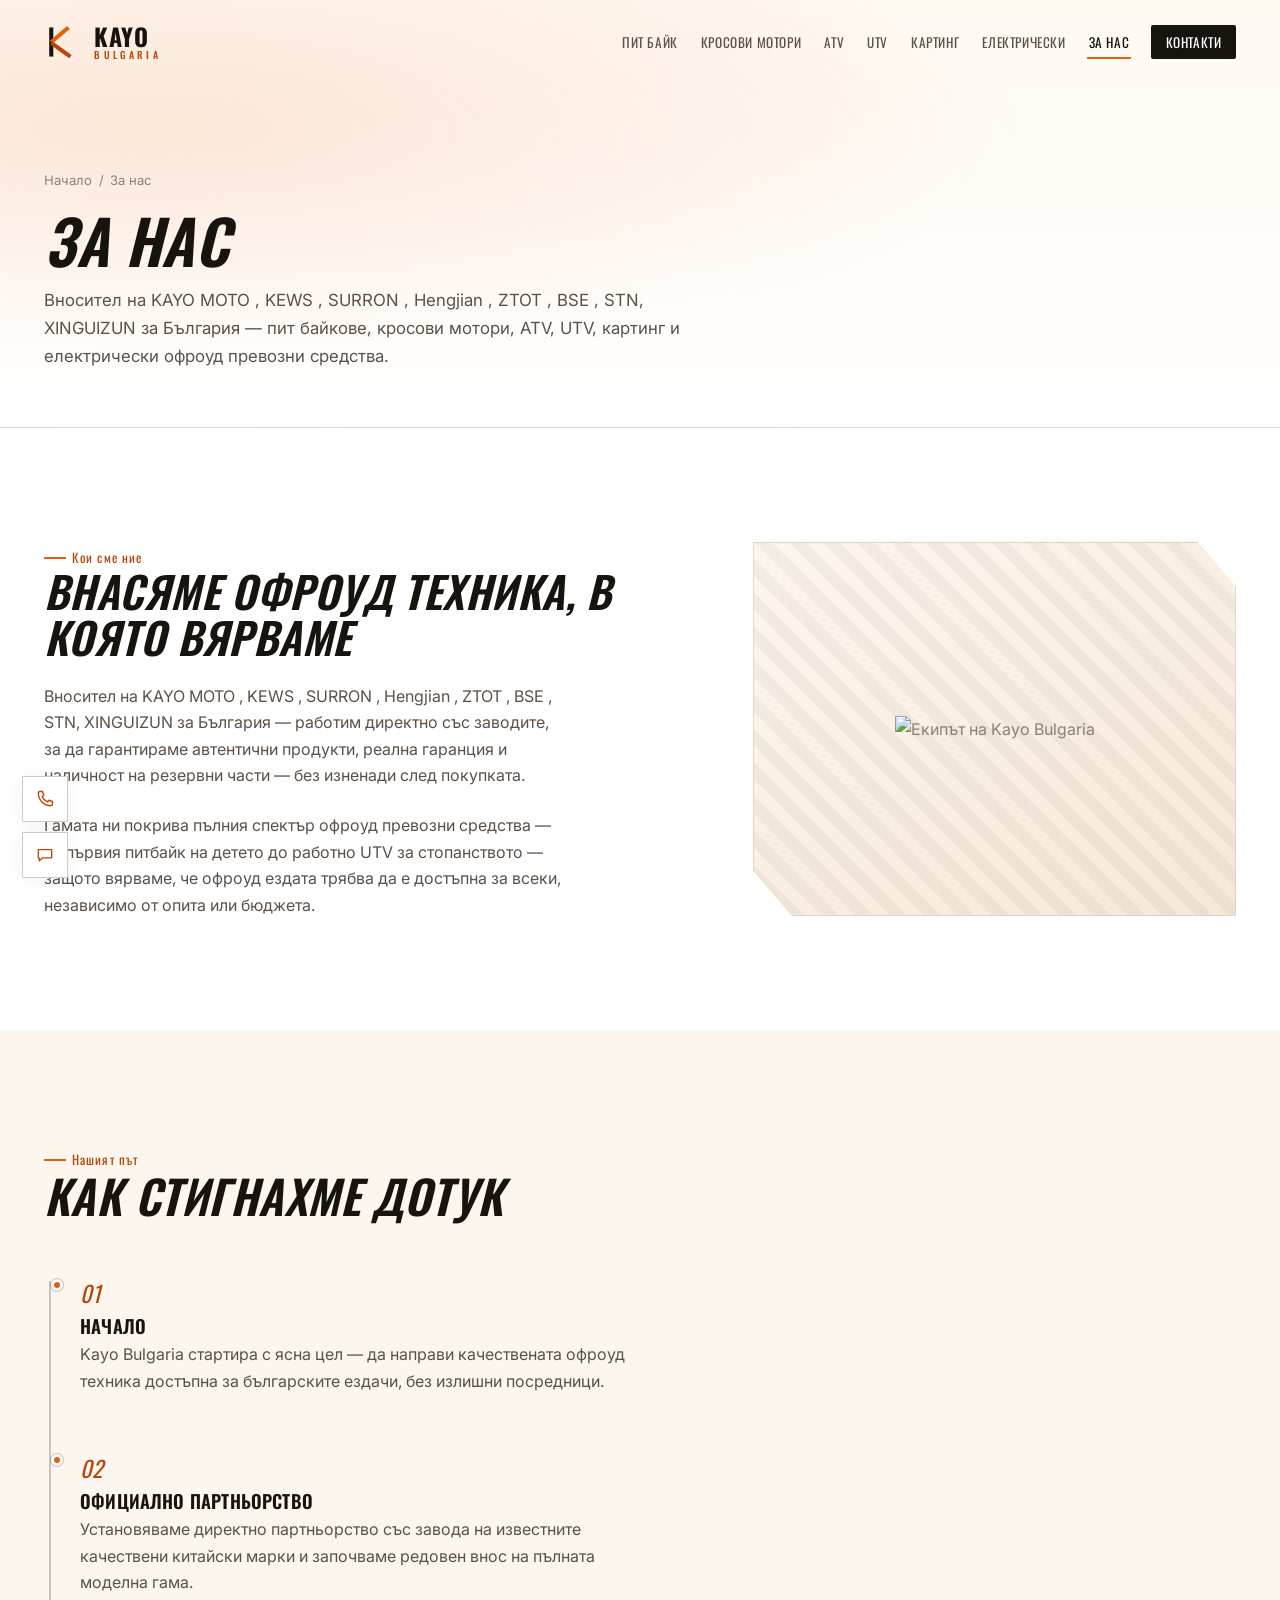
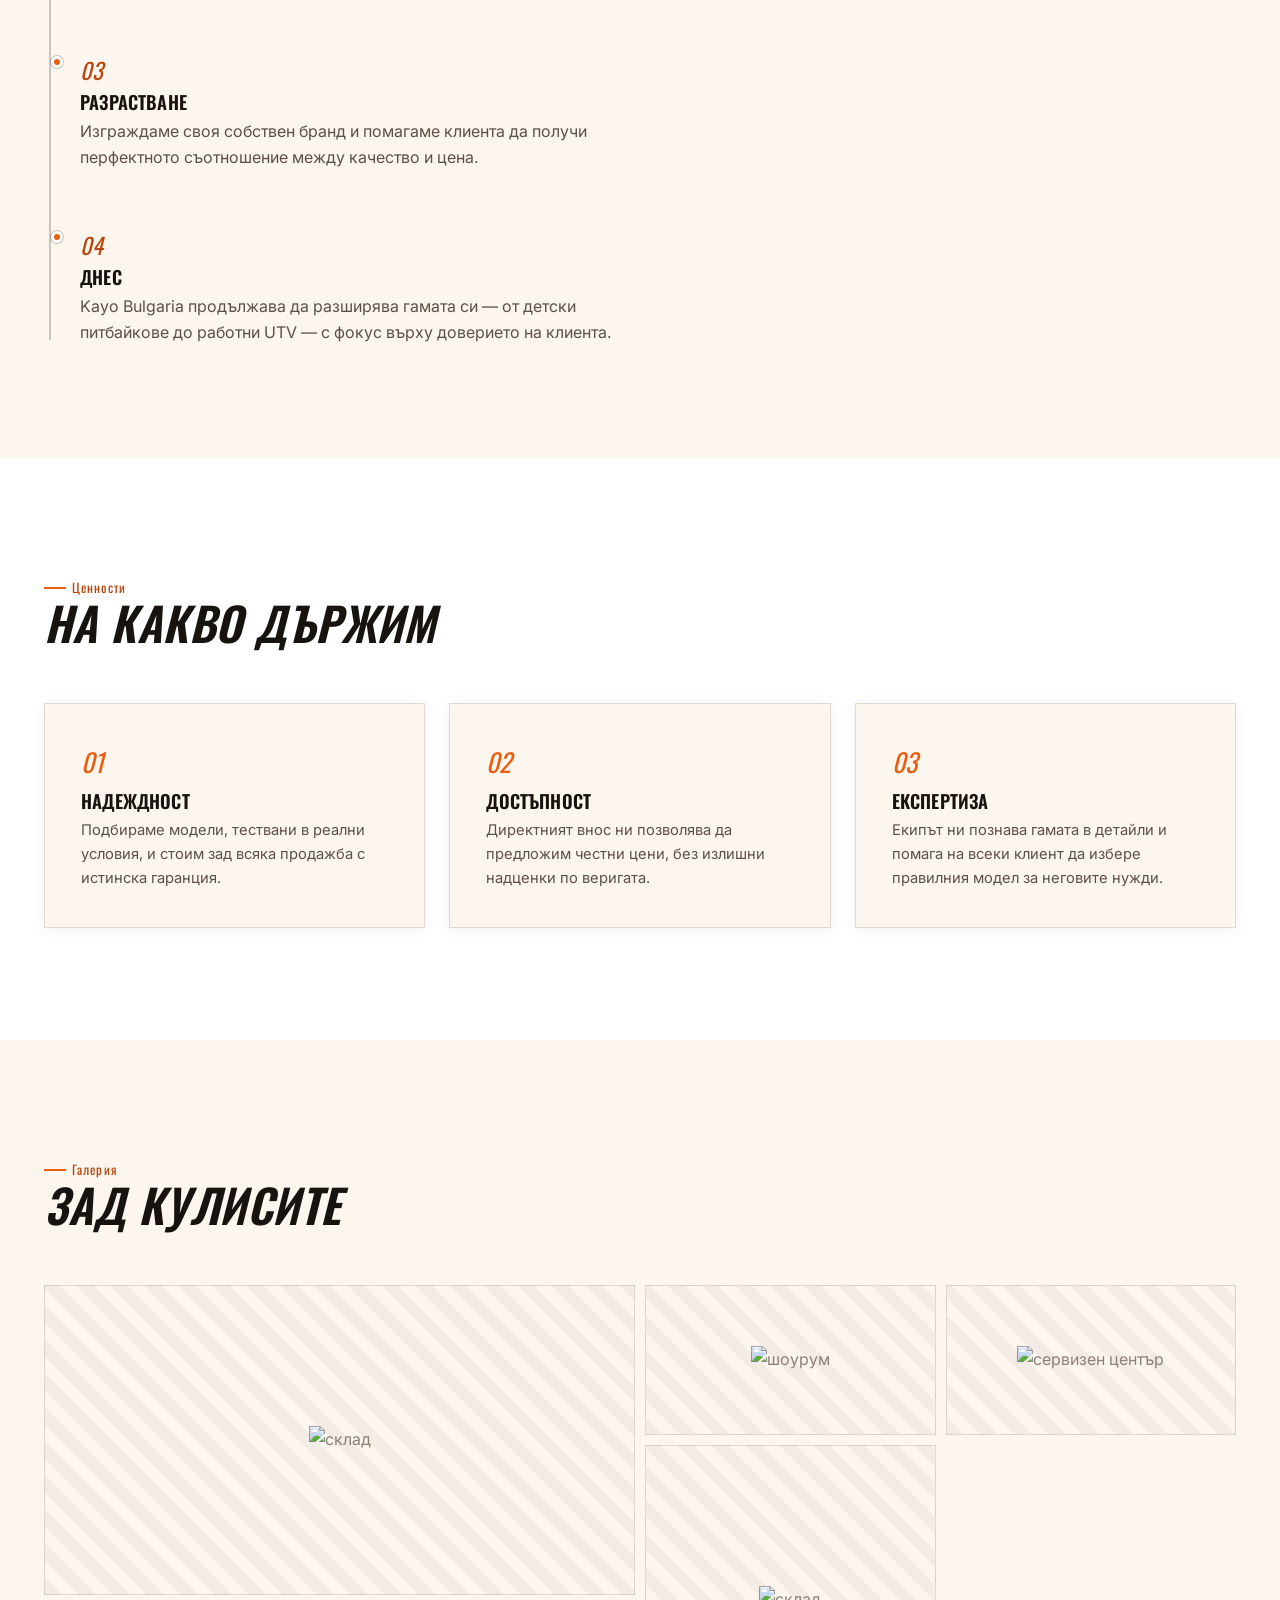
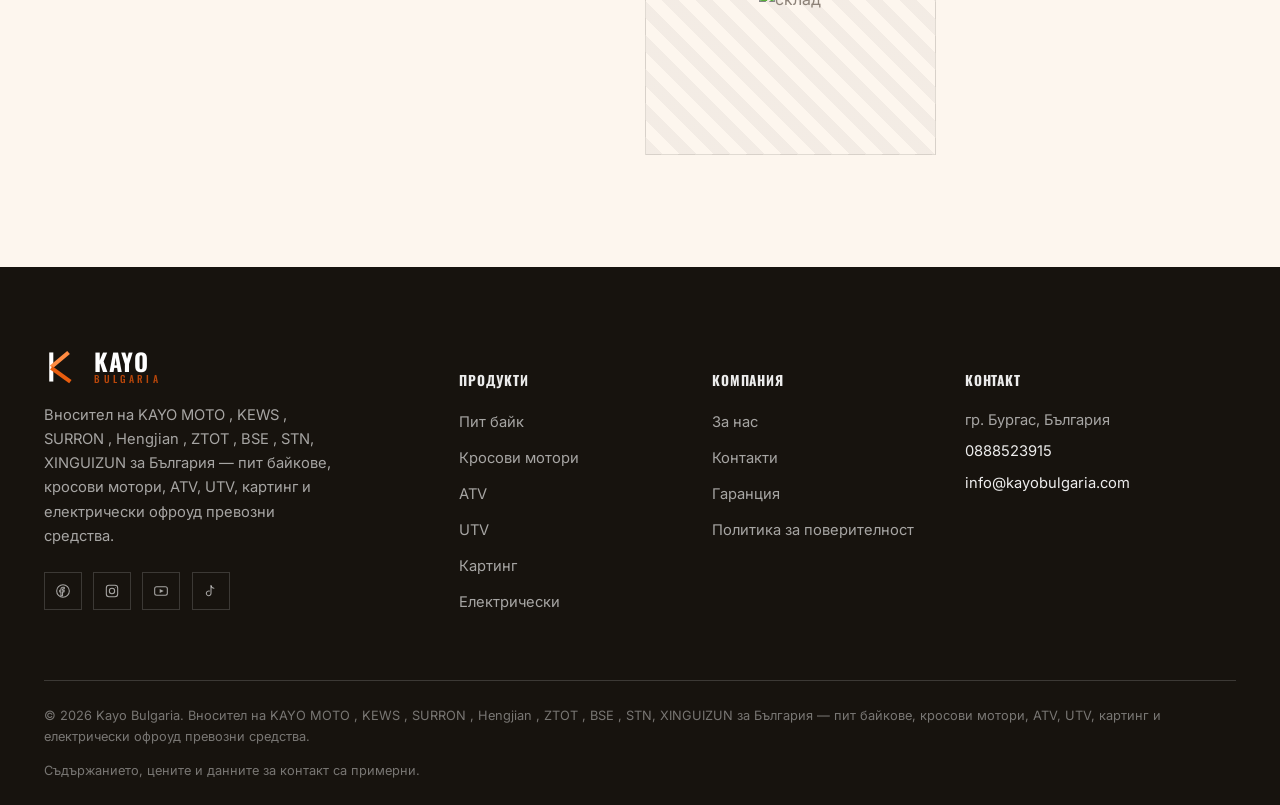
==== about.html @ 2d1d6207 "Add files via upload" ====
<!DOCTYPE html>
<html lang="bg">
<head>
<meta charset="UTF-8">
<meta name="viewport" content="width=device-width, initial-scale=1.0">
<title>За нас — Kayo Bulgaria</title>
<meta name="description" content="Вносител на KAYO MOTO , KEWS , SURRON , Hengjian , ZTOT , BSE , STN, XINGUIZUN за България — пит байкове, кросови мотори, ATV, UTV, картинг и електрически офроуд превозни средства.">
<link rel="icon" href="data:image/svg+xml,%3Csvg xmlns='http://www.w3.org/2000/svg' viewBox='0 0 100 100'%3E%3Crect width='100' height='100' fill='%2317140f'/%3E%3Ctext x='50' y='70' font-size='58' font-family='Arial' font-weight='700' fill='%23e85d2a' text-anchor='middle'%3EK%3C/text%3E%3C/svg%3E">
<link rel="preconnect" href="https://fonts.googleapis.com">
<link rel="stylesheet" href="css/style.css">
</head>
<body data-page="about">
  <header class="site-header" id="siteHeader">
    <div class="header-inner">
      <a href=\"index\" class="logo" aria-label="Kayo Bulgaria — начало">
        <svg class="logo-mark" viewBox="0 0 44 44" xmlns="http://www.w3.org/2000/svg">
        <path class="bar-1" d="M8 6 L8 38"/>
        <path class="bar-2" d="M8 22 L27 6"/>
        <path class="bar-3" d="M8 23 L29 38"/>
      </svg>
        <span class="logo-text">KAYO<span class="logo-sub">BULGARIA</span></span>
      </a>
      <nav class="main-nav" id="mainNav">
        <ul>
        <li><a href=\"pit-bike\" data-page="pit-bike">Пит байк</a></li>
        <li><a href=\"cross\" data-page="cross">Кросови мотори</a></li>
        <li><a href=\"atv\" data-page="atv">ATV</a></li>
        <li><a href=\"utv\" data-page="utv">UTV</a></li>
        <li><a href=\"karting\" data-page="karting">Картинг</a></li>
        <li><a href=\"electric\" data-page="electric">Електрически</a></li>
        <li><a href=\"about\" data-page="about">За нас</a></li>
        <li><a href=\"contact\" data-page="contact" class="nav-cta">Контакти</a></li>
        </ul>
      </nav>
      <button class="nav-toggle" id="navToggle" aria-label="Отвори меню" aria-expanded="false">
        <span></span><span></span><span></span>
      </button>
    </div>
  </header>
  <div class="nav-scrim" id="navScrim"></div>
  <main>
    <section class="page-hero">
    <div class="container">
      <div class="breadcrumb"><a href=\"index\">Начало</a><span>/</span><span>За нас</span></div>
      <h1>За нас</h1>
      <p class="lede">Вносител на KAYO MOTO , KEWS , SURRON , Hengjian , ZTOT , BSE , STN, XINGUIZUN за България — пит байкове, кросови мотори, ATV, UTV, картинг и електрически офроуд превозни средства.</p>
    </div>
  </section>

  <section class="section">
    <div class="container">
      <div class="split reverse">
        <div class="split-media"><div class="ph-media"><img src="images/kayoor2.jpg" alt="Екипът на Kayo Bulgaria"></div></div>
        <div class="split-copy reveal">
          <div class="eyebrow-tag">Кои сме ние</div>
          <h2>Внасяме офроуд техника, в която вярваме</h2>
          <p>Вносител на KAYO MOTO , KEWS , SURRON , Hengjian , ZTOT , BSE , STN, XINGUIZUN за България — работим директно със заводите, за да гарантираме автентични продукти, реална гаранция и наличност на резервни части — без изненади след покупката.</p>
          <p>Гамата ни покрива пълния спектър офроуд превозни средства — от първия питбайк на детето до работно UTV за стопанството — защото вярваме, че офроуд ездата трябва да е достъпна за всеки, независимо от опита или бюджета.</p>
        </div>
      </div>
    </div>
  </section>

  <section class="section bg-surface">
    <div class="container">
      <div class="section-head reveal">
        <div class="eyebrow-tag">Нашият път</div>
        <h2>Как стигнахме дотук</h2>
      </div>
      <div class="timeline"><div class="timeline-item">
          <div class="t-year">01</div>
          <h4>Начало</h4>
          <p>Kayo Bulgaria стартира с ясна цел — да направи качествената офроуд техника достъпна за българските ездачи, без излишни посредници.</p>
        </div><div class="timeline-item">
          <div class="t-year">02</div>
          <h4>Официално партньорство</h4>
          <p>Установяваме директно партньорство със завода на известните качествени китайски марки и започваме редовен внос на пълната моделна гама.</p>
        </div><div class="timeline-item">
          <div class="t-year">03</div>
          <h4>Разрастване</h4>
          <p>Изграждаме своя собствен бранд и помагаме клиента да получи перфектното съотношение между качество и цена.</p>
        </div><div class="timeline-item">
          <div class="t-year">04</div>
          <h4>Днес</h4>
          <p>Kayo Bulgaria продължава да разширява гамата си — от детски питбайкове до работни UTV — с фокус върху доверието на клиента.</p>
        </div></div>
    </div>
  </section>

  <section class="section">
    <div class="container">
      <div class="section-head reveal">
        <div class="eyebrow-tag">Ценности</div>
        <h2>На какво държим</h2>
      </div>
      <div class="values-grid"><div class="value-card">
          <div class="v-num">01</div>
          <h4>Надеждност</h4>
          <p>Подбираме модели, тествани в реални условия, и стоим зад всяка продажба с истинска гаранция.</p>
        </div><div class="value-card">
          <div class="v-num">02</div>
          <h4>Достъпност</h4>
          <p>Директният внос ни позволява да предложим честни цени, без излишни надценки по веригата.</p>
        </div><div class="value-card">
          <div class="v-num">03</div>
          <h4>Експертиза</h4>
          <p>Екипът ни познава гамата в детайли и помага на всеки клиент да избере правилния модел за неговите нужди.</p>
        </div></div>
    </div>
  </section>

  <section class="section bg-surface">
    <div class="container">
      <div class="section-head reveal">
        <div class="eyebrow-tag">Галерия</div>
        <h2>Зад кулисите</h2>
      </div>
      <div class="gallery-grid"><div><div class="ph-media"><img src="images/sklad.jpg" alt="склад"></div></div><div><div class="ph-media"><img src="images/sklad2.jpg" alt="шоурум"></div></div><div><div class="ph-media"><img src="images/sklad3.jpg" alt="сервизен център"></div></div><div><div class="ph-media"><img src="images/sklad4.jpg" alt="склад"></div></div></div>
    </div>
  </section>
  </main>
  <footer class="site-footer">
    <div class="container">
      <div class="footer-grid">
        <div class="footer-brand">
          <a href=\"index\" class="logo" aria-label="Kayo Bulgaria — начало">
            <svg class="logo-mark" viewBox="0 0 44 44" xmlns="http://www.w3.org/2000/svg">
        <path class="bar-1" d="M8 6 L8 38"/>
        <path class="bar-2" d="M8 22 L27 6"/>
        <path class="bar-3" d="M8 23 L29 38"/>
      </svg>
            <span class="logo-text">KAYO<span class="logo-sub">BULGARIA</span></span>
          </a>
          <p>Вносител на KAYO MOTO , KEWS , SURRON , Hengjian , ZTOT , BSE , STN, XINGUIZUN за България — пит байкове, кросови мотори, ATV, UTV, картинг и електрически офроуд превозни средства.</p>
          <div class="footer-social">
            <a href="#" aria-label="Facebook"><svg viewBox="0 0 24 24" fill="none" stroke="currentColor" stroke-width="1.6" stroke-linecap="round" stroke-linejoin="round"><circle cx="12" cy="12" r="9.5"/><path d="M14 8.5h-1.5c-.8 0-1.2.4-1.2 1.2V11h2.5l-.3 2.3H11.3V19h-2.4v-5.7H7V11h1.9V9.4c0-1.9 1.1-3 3-3H14z"/></svg></a>
            <a href="#" aria-label="Instagram"><svg viewBox="0 0 24 24" fill="none" stroke="currentColor" stroke-width="1.6" stroke-linecap="round" stroke-linejoin="round"><rect x="3.5" y="3.5" width="17" height="17" rx="4"/><circle cx="12" cy="12" r="4"/><circle cx="17" cy="7" r="0.6" fill="currentColor" stroke="none"/></svg></a>
            <a href="#" aria-label="YouTube"><svg viewBox="0 0 24 24" fill="none" stroke="currentColor" stroke-width="1.6" stroke-linecap="round" stroke-linejoin="round"><rect x="2.5" y="5.5" width="19" height="13" rx="3"/><polygon points="10 9 16 12 10 15" fill="currentColor" stroke="none"/></svg></a>
            <a href="#" aria-label="TikTok"><svg viewBox="0 0 24 24" fill="none" stroke="currentColor" stroke-width="1.6" stroke-linecap="round" stroke-linejoin="round"><path d="M12 4v11.5a3.5 3.5 0 1 1-2.5-3.35"/><path d="M12 4c.4 2.2 2.1 3.8 4.3 4"/></svg></a>
          </div>
        </div>
        <div class="footer-col">
          <h5>Продукти</h5>
          <ul>
            <li><a href=\"pit-bike\">Пит байк</a></li>
            <li><a href=\"cross\">Кросови мотори</a></li>
            <li><a href=\"atv\">ATV</a></li>
            <li><a href=\"utv\">UTV</a></li>
            <li><a href=\"karting\">Картинг</a></li>
            <li><a href=\"electric\">Електрически</a></li>
          </ul>
        </div>
        <div class="footer-col">
          <h5>Компания</h5>
          <ul>
            <li><a href=\"about\">За нас</a></li>
            <li><a href=\"contact\">Контакти</a></li>
            <li><a href="#">Гаранция</a></li>
            <li><a href="#">Политика за поверителност</a></li>
          </ul>
        </div>
        <div class="footer-col">
          <h5>Контакт</h5>
          <!-- TODO: замени с реални данни -->
          <p>гр. Бургас, България</p>
          <p><a href="tel:+359888523915">0888523915</a></p>
          <p><a href="mailto:info@kayobulgaria.com">info@kayobulgaria.com</a></p>
        </div>
      </div>
      <div class="footer-bottom">
        <span>&copy; <span id="year"></span> Kayo Bulgaria. Вносител на KAYO MOTO , KEWS , SURRON , Hengjian , ZTOT , BSE , STN, XINGUIZUN за България — пит байкове, кросови мотори, ATV, UTV, картинг и електрически офроуд превозни средства.</span>
        <span>Съдържанието, цените и данните за контакт са примерни.</span>
      </div>
    </div>
  </footer>
  <button class="to-top" id="toTop" aria-label="Обратно нагоре"><svg viewBox="0 0 24 24" fill="none" stroke="currentColor" stroke-width="2" stroke-linecap="round" stroke-linejoin="round"><polyline points="6 15 12 9 18 15"/></svg></button>
  <div class="quick-contact">
    <a href="tel:+359888523915" aria-label="Обадете се"><svg viewBox="0 0 24 24" fill="none" stroke="currentColor" stroke-width="1.7" stroke-linecap="round" stroke-linejoin="round"><path d="M6 3h3l1.5 4.5-2 1.5a12 12 0 0 0 6.5 6.5l1.5-2L21 15v3a2 2 0 0 1-2 2c-8 0-15-7-15-15a2 2 0 0 1 2-2z"/></svg></a>
    <a href=\"contact\" aria-label="Изпрати съобщение"><svg viewBox="0 0 24 24" fill="none" stroke="currentColor" stroke-width="1.6" stroke-linecap="round" stroke-linejoin="round"><path d="M4 5.5h16v10H9l-4 3.5v-3.5H4z"/></svg></a>
  </div>
  <script src="js/main.js"></script>
</body>
</html>
---- css/style.css ----
/* ==========================================================================
   KAYO BULGARIA — Design system & site styles
   Motocross-track visual language, light theme: white + orange with black
   text and one bold orange "moment" per section rhythm. Built vanilla.
   ========================================================================== */

@import url('https://fonts.googleapis.com/css2?family=Oswald:wght@400;500;600;700&family=Inter:wght@400;500;600;700;800&display=swap');

:root{
  /* Color */
  --white:        #ffffff;
  --cream:        #fdf6ee;   /* alternating section / card surface */
  --cream-2:      #f6e8d8;   /* deeper surface tint (gradients, focus bg) */
  --clay:         #e85d0e;   /* base vivid orange — bg-with-black-text, icons */
  --clay-light:   #ff8b42;   /* brighter orange — hover-brighten on black text/icon */
  --clay-dark:    #b8460a;   /* darker orange — readable text/links on white */
  --ink:          #17130e;   /* primary text — near-black */
  --ink-dim:      #5c5148;   /* secondary/muted text on white */
  --steel:        #8c8177;   /* faint muted text / placeholder icon */
  --line:         rgba(23,19,14,0.12);
  --line-strong:  rgba(23,19,14,0.22);
  --line-footer:  rgba(255,255,255,0.16);
  --footer-text:      rgba(255,255,255,0.92);
  --footer-text-dim:  rgba(255,255,255,0.62);
  --footer-text-faint: rgba(255,255,255,0.42);
  --good:         #2f7a3d;
  --shadow-sm:    0 2px 14px rgba(23,19,14,0.06);
  --shadow-md:    0 18px 34px -14px rgba(23,19,14,0.18);

  /* Legacy aliases kept so every component below reads consistently */
  --bone:         var(--ink);
  --bone-dim:     var(--ink-dim);

  /* Type */
  --font-display: 'Oswald', 'Arial Narrow', sans-serif;
  --font-body: 'Inter', -apple-system, sans-serif;

  /* Spacing */
  --sp-1: .5rem;
  --sp-2: 1rem;
  --sp-3: 1.5rem;
  --sp-4: 2.25rem;
  --sp-5: 3.5rem;
  --sp-6: 5rem;
  --sp-7: 7rem;

  --container: 1240px;
  --radius-s: 6px;
  --radius-m: 14px;
  --ease: cubic-bezier(.22,.9,.3,1);
}

/* ---------- Reset ---------- */
*,*::before,*::after{ box-sizing:border-box; }
html{ scroll-behavior:smooth; }
body{
  margin:0;
  background:var(--white);
  color:var(--ink);
  font-family:var(--font-body);
  font-size:16px;
  line-height:1.65;
  -webkit-font-smoothing:antialiased;
  overflow-x:hidden;
}
img{ max-width:100%; display:block; }
a{ color:inherit; text-decoration:none; }
ul{ margin:0; padding:0; list-style:none; }
button{ font-family:inherit; cursor:pointer; }
h1,h2,h3,h4{ margin:0; font-family:var(--font-display); font-weight:600; line-height:1.05; letter-spacing:.01em; color:var(--ink); }
p{ margin:0; }
svg{ display:block; }

:focus-visible{
  outline:2px solid var(--clay);
  outline-offset:3px;
}

@media (prefers-reduced-motion: reduce){
  *,*::before,*::after{
    animation-duration:.001ms !important;
    animation-iteration-count:1 !important;
    transition-duration:.001ms !important;
    scroll-behavior:auto !important;
  }
}

.container{
  width:100%;
  max-width:var(--container);
  margin:0 auto;
  padding:0 var(--sp-3);
}

.eyebrow-tag{
  display:inline-flex;
  align-items:center;
  gap:.5em;
  font-family:var(--font-display);
  font-size:.8rem;
  letter-spacing:.08em;
  color:var(--clay-dark);
}
.eyebrow-tag::before{
  content:'';
  width:22px; height:2px;
  background:var(--clay);
  display:inline-block;
}

.section-head{
  max-width:640px;
  margin-bottom:var(--sp-5);
}
.section-head h2{
  font-size:clamp(2rem,3.6vw,3rem);
  color:var(--ink);
  text-transform:uppercase;
  font-style:italic;
}
.section-head p{
  margin-top:var(--sp-2);
  color:var(--ink-dim);
  font-size:1.05rem;
  max-width:52ch;
}
.section-head.center{ margin-left:auto; margin-right:auto; text-align:center; }

/* ---------- Buttons ---------- */
.btn{
  display:inline-flex;
  align-items:center;
  gap:.6em;
  padding:.95em 1.9em;
  font-family:var(--font-display);
  font-size:.95rem;
  letter-spacing:.03em;
  text-transform:uppercase;
  border-radius:2px;
  border:1px solid transparent;
  transition:transform .35s var(--ease), background .25s ease, border-color .25s ease, color .25s ease;
  white-space:nowrap;
}
.btn-primary{
  background:var(--clay);
  color:var(--ink);
  clip-path:polygon(10px 0,100% 0,calc(100% - 10px) 100%,0 100%);
  padding-left:2.2em;
  padding-right:2.2em;
}
.btn-primary:hover{ background:var(--clay-light); transform:translateY(-2px); }
.btn-ghost{
  border-color:var(--line-strong);
  color:var(--ink);
  background:transparent;
}
.btn-ghost:hover{ border-color:var(--clay-dark); color:var(--clay-dark); transform:translateY(-2px); }
.btn-block{ width:100%; justify-content:center; }
.btn[disabled]{ opacity:.6; cursor:not-allowed; transform:none !important; }

/* ==========================================================================
   HEADER / NAV
   ========================================================================== */
.site-header{
  position:fixed;
  top:0; left:0; right:0;
  z-index:1000;
  padding:22px 0;
  transition:padding .35s var(--ease), background .35s ease, box-shadow .35s ease;
}
.site-header::before{
  content:'';
  position:absolute; inset:0;
  background:rgba(255,255,255,0);
  backdrop-filter:blur(0px);
  transition:background .35s ease, backdrop-filter .35s ease;
  z-index:-1;
  border-bottom:1px solid transparent;
}
.site-header.is-scrolled{ padding:12px 0; }
.site-header.is-scrolled::before{
  background:rgba(255,255,255,.92);
  backdrop-filter:blur(10px);
  border-bottom:1px solid var(--line);
  box-shadow:var(--shadow-sm);
}
.header-inner{
  max-width:var(--container);
  margin:0 auto;
  padding:0 var(--sp-3);
  display:flex;
  align-items:center;
  justify-content:space-between;
  gap:var(--sp-3);
}

/* Logo */
.logo{
  display:flex;
  align-items:center;
  gap:.65rem;
  flex-shrink:0;
}
.logo-mark{ width:40px; height:40px; overflow:visible; }
.logo-mark path{
  fill:none;
  stroke-width:4.5;
  stroke-dasharray:120;
  stroke-dashoffset:120;
  animation:draw-logo 1.1s var(--ease) .2s forwards;
}
.logo-mark .bar-1{ stroke:var(--ink); }
.logo-mark .bar-2{ stroke:var(--clay); animation-delay:.38s; }
.logo-mark .bar-3{ stroke:var(--clay-dark); animation-delay:.56s; }
@keyframes draw-logo{ to{ stroke-dashoffset:0; } }
.logo:hover .logo-mark{ animation:logo-flick .5s var(--ease); }
@keyframes logo-flick{
  0%{ transform:skewX(0deg); }
  35%{ transform:skewX(-10deg) translateX(-2px); }
  100%{ transform:skewX(0deg); }
}
.logo-text{
  font-family:var(--font-display);
  font-size:1.5rem;
  font-weight:700;
  letter-spacing:.02em;
  color:var(--ink);
  line-height:.95;
  display:flex;
  flex-direction:column;
}
.logo-text .logo-sub{
  font-size:.62rem;
  font-weight:500;
  letter-spacing:.32em;
  color:var(--clay-dark);
  margin-top:.2em;
}

.main-nav ul{
  display:flex;
  align-items:center;
  gap:clamp(14px,1.6vw,26px);
}
.main-nav a{
  position:relative;
  font-family:var(--font-display);
  font-size:.83rem;
  letter-spacing:.045em;
  text-transform:uppercase;
  color:var(--ink-dim);
  padding:.4em .1em;
  transition:color .25s ease;
  white-space:nowrap;
}
.main-nav a::after{
  content:'';
  position:absolute; left:0; bottom:-2px;
  width:0; height:2px;
  background:var(--clay);
  transition:width .3s var(--ease);
}
.main-nav a:hover,
.main-nav a.is-active{ color:var(--ink); }
.main-nav a:hover::after,
.main-nav a.is-active::after{ width:100%; }
.main-nav a.nav-cta{
  color:var(--white);
  background:var(--ink);
  padding:.55em 1.1em;
  border-radius:2px;
}
.main-nav a.nav-cta::after{ display:none; }
.main-nav a.nav-cta:hover{ background:var(--clay); color:var(--ink); }

.nav-toggle{
  display:none;
  flex-direction:column;
  justify-content:center;
  gap:5px;
  width:40px; height:36px;
  background:none;
  border:none;
  padding:0;
}
.nav-toggle span{
  width:100%; height:2px;
  background:var(--ink);
  transition:transform .3s var(--ease), opacity .3s ease;
}
.nav-toggle[aria-expanded="true"] span:nth-child(1){ transform:translateY(7px) rotate(45deg); }
.nav-toggle[aria-expanded="true"] span:nth-child(2){ opacity:0; }
.nav-toggle[aria-expanded="true"] span:nth-child(3){ transform:translateY(-7px) rotate(-45deg); }

@media (max-width: 1180px){
  .nav-toggle{ display:flex; }
  .main-nav{
    position:fixed;
    top:0; right:0;
    height:100vh;
    width:min(340px,86vw);
    background:var(--white);
    border-left:1px solid var(--line);
    padding:110px var(--sp-4) var(--sp-4);
    transform:translateX(100%);
    transition:transform .45s var(--ease);
    overflow-y:auto;
    box-shadow:var(--shadow-md);
  }
  .main-nav.is-open{ transform:translateX(0); }
  .main-nav ul{ flex-direction:column; align-items:flex-start; gap:var(--sp-1); width:100%; }
  .main-nav a{ display:block; width:100%; padding:.85em 0; font-size:1rem; border-bottom:1px solid var(--line); }
  .main-nav a.nav-cta{ margin-top:var(--sp-2); text-align:center; border-bottom:none; }
  .nav-scrim{
    position:fixed; inset:0; background:rgba(15,12,9,.55);
    opacity:0; pointer-events:none; transition:opacity .4s ease; z-index:900;
  }
  .nav-scrim.is-open{ opacity:1; pointer-events:auto; }
}

/* ==========================================================================
   HERO
   ========================================================================== */
.hero{
  position:relative;
  min-height:92vh;
  display:flex;
  align-items:center;
  padding:160px 0 var(--sp-6);
  overflow:hidden;
  background:
    radial-gradient(ellipse at 82% 20%, rgba(232,93,14,.16), transparent 55%),
    linear-gradient(180deg,#ffffff 0%, #fdf6ee 75%);
}
.hero::after{
  content:'';
  position:absolute; left:0; right:0; bottom:0;
  height:120px;
  background:var(--white);
  clip-path:polygon(0 100%,100% 100%,100% 40%,0 100%);
}
.hero-grain{
  position:absolute; inset:0;
  background-image:
    repeating-linear-gradient(115deg, rgba(23,19,14,.035) 0 2px, transparent 2px 5px);
  mix-blend-mode:multiply;
  pointer-events:none;
}
.hero-inner{
  position:relative; z-index:2;
  max-width:var(--container);
  margin:0 auto;
  padding:0 var(--sp-3);
  display:grid;
  grid-template-columns:1.1fr .9fr;
  gap:var(--sp-5);
  align-items:center;
}
.hero-copy .eyebrow-tag{ opacity:0; animation:rise .7s var(--ease) .15s forwards; }
.hero h1{
  margin-top:var(--sp-2);
  font-size:clamp(2.7rem,5.6vw,4.6rem);
  text-transform:uppercase;
  font-style:italic;
  color:var(--ink);
  overflow:hidden;
}
.hero h1 span{
  display:block;
  transform:translateY(115%);
  animation:rise-strong .8s var(--ease) forwards;
}
.hero h1 span:nth-child(1){ animation-delay:.22s; }
.hero h1 span:nth-child(2){ animation-delay:.36s; color:var(--clay); }
.hero p.lede{
  opacity:0; animation:rise .7s var(--ease) .68s forwards;
  margin-top:var(--sp-3);
  font-size:1.15rem;
  color:var(--ink-dim);
  max-width:44ch;
}
.hero-actions{
  opacity:0; animation:rise .7s var(--ease) .82s forwards;
  margin-top:var(--sp-4);
  display:flex;
  gap:var(--sp-2);
  flex-wrap:wrap;
}
@keyframes rise{ from{opacity:0; transform:translateY(16px);} to{opacity:1; transform:translateY(0);} }
@keyframes rise-strong{ to{ transform:translateY(0); } }

.hero-art{
  position:relative;
  opacity:0; animation:rise .9s var(--ease) .3s forwards;
  aspect-ratio:1/1;
  border:1px solid var(--line-strong);
  background:linear-gradient(150deg,var(--cream),var(--cream-2));
  display:flex; align-items:center; justify-content:center;
  overflow:hidden;
  box-shadow:var(--shadow-md);
}
.hero-art .ph-media img{
  width:100%;
  height:100%;
  object-fit:contain;
}
@media (max-width: 560px){
  .hero-inner{
    grid-template-columns:1fr;
    gap:var(--sp-3);
  }
  .hero-art{
    width:min(360px, 84vw);
    max-width:100%;
    margin:0 auto;
  }
  .hero-art .ph-media img{
    width:96%;
    height:96%;
  }
}
.hero-badge{
  position:absolute; top:20px; left:-38px;
  transform:rotate(-45deg);
  background:var(--clay);
  color:var(--ink);
  font-family:var(--font-display);
  font-size:.72rem;
  letter-spacing:.1em;
  text-transform:uppercase;
  padding:.35em 3.2em;
  z-index:3;
}

.marquee-strip{
  position:relative;
  background:var(--clay);
  color:var(--ink);
  padding:14px 0;
  overflow:hidden;
  transform:translateY(-1px);
}
.marquee-track{
  display:flex;
  width:max-content;
  gap:3rem;
  animation:marquee 28s linear infinite;
}
@keyframes marquee{ from{ transform:translateX(0); } to{ transform:translateX(-50%); } }
.marquee-track span{
  font-family:var(--font-display);
  font-size:.85rem;
  letter-spacing:.08em;
  text-transform:uppercase;
  display:flex;
  align-items:center;
  gap:3rem;
  white-space:nowrap;
}
.marquee-track span::after{ content:'●'; font-size:.5rem; margin-left:3rem; opacity:.55; }

/* ==========================================================================
   SECTIONS — general
   ========================================================================== */
.section{ padding:var(--sp-7) 0; }
.section-tight{ padding:var(--sp-6) 0; }
.bg-surface{ background:var(--cream); }

/* Category grid (home) */
.cat-grid{
  display:grid;
  grid-template-columns:repeat(3, minmax(0, 1fr));
  grid-template-rows:repeat(2, minmax(180px, auto));
  gap:14px;
  align-items:stretch;
}
.cat-card{
  position:relative;
  border:1px solid var(--line);
  background-image:none;
  background-size:cover;
  background-position:center center;
  background-repeat:no-repeat;
  padding:var(--sp-3);
  min-height:180px;
  height:180px;
  width:100%;
  aspect-ratio:1.6 / 1;
  display:flex;
  flex-direction:column;
  justify-content:flex-end;
  overflow:hidden;
  box-shadow:var(--shadow-sm);
  transition:border-color .3s ease, transform .4s var(--ease), box-shadow .3s ease, background-image .3s ease;
}
.cat-card::before,
.cat-card::after{
  content:'';
  position:absolute;
  inset:0;
  background:transparent;
  opacity:0;
  pointer-events:none;
}
.cat-card:hover{ border-color:var(--clay); transform:translateY(-4px); box-shadow:var(--shadow-md); }
.cat-card .cat-icon{
  position:relative; z-index:3;
  width:38px; height:38px;
  color:var(--white);
  margin-bottom:auto;
}
.cat-card h3{
  position:relative; z-index:3;
  font-size:1.3rem;
  text-transform:uppercase;
  font-style:italic;
  color:var(--white);
}
.cat-card .cat-go{
  position:relative; z-index:3;
  margin-top:.5em;
  font-size:.78rem;
  color:var(--white);
  letter-spacing:.04em;
  display:flex; align-items:center; gap:.4em;
}
.cat-card .cat-go svg{ width:14px; height:14px; transition:transform .3s var(--ease); }
.cat-card:hover .cat-go svg{ transform:translateX(4px); }

@media (max-width:900px){
  .cat-grid{ grid-template-columns:repeat(2, minmax(0, 1fr)); grid-template-rows:repeat(3, minmax(180px, auto)); }
  .cat-card{ grid-column:span 1 !important; grid-row:span 1 !important; min-height:180px; height:180px; }
}
@media (max-width:560px){
  .cat-grid{ grid-template-columns:1fr; grid-template-rows:none; }
  .cat-card{ min-height:180px; height:180px; }
}

/* Stats */
.stats-row{
  display:grid;
  grid-template-columns:repeat(4,1fr);
  border-top:1px solid var(--line);
  border-bottom:1px solid var(--line);
}
.stat{
  padding:var(--sp-4) var(--sp-2);
  text-align:center;
  border-left:1px solid var(--line);
}
.stat:first-child{ border-left:none; }
.stat .num{
  font-family:var(--font-display);
  font-size:clamp(2.2rem,4vw,3.4rem);
  color:var(--clay);
  font-style:italic;
}
.stat .label{
  margin-top:.4em;
  font-size:.82rem;
  color:var(--ink-dim);
  letter-spacing:.03em;
}
@media (max-width:760px){
  .stats-row{ grid-template-columns:repeat(2,1fr); }
  .stat:nth-child(3){ border-left:none; }
  .stat{ border-top:1px solid var(--line); }
  .stat:nth-child(1),.stat:nth-child(2){ border-top:none; }
}

/* Story split */
.split{
  display:grid;
  grid-template-columns:.85fr 1.15fr;
  gap:var(--sp-5);
  align-items:center;
}
.split.reverse{ grid-template-columns:1.15fr .85fr; }
.split.reverse .split-media{ order:2; }
.split-media{
  aspect-ratio:4/3.1;
  background:linear-gradient(150deg,var(--cream),var(--cream-2));
  border:1px solid var(--line);
  clip-path:polygon(0 0,92% 0,100% 12%,100% 100%,8% 100%,0 88%);
  display:flex; align-items:center; justify-content:center;
  position:relative;
  box-shadow:var(--shadow-sm);
}
.split-copy h2{
  font-size:clamp(1.9rem,3.4vw,2.7rem);
  text-transform:uppercase;
  font-style:italic;
}
.split-copy p{ margin-top:var(--sp-3); color:var(--ink-dim); max-width:52ch; }
.split-copy .btn{ margin-top:var(--sp-4); }
@media (max-width:860px){
  .split, .split.reverse{ grid-template-columns:1fr; }
  .split.reverse .split-media{ order:0; }
}

/* Placeholder media (photo stand-ins) */
.ph-media{
  width:100%; height:100%;
  display:flex; flex-direction:column; align-items:center; justify-content:center;
  gap:.6em;
  color:var(--steel);
  background:
    repeating-linear-gradient(45deg, rgba(23,19,14,.045) 0 12px, transparent 12px 24px);
}
.ph-media svg{ width:44px; height:44px; opacity:.55; }
.ph-media span{ font-size:.78rem; letter-spacing:.04em; text-align:center; padding:0 1em; }

/* Featured models grid */
.rail{
  display:grid;
  grid-template-columns:repeat(3,minmax(0,1fr));
  gap:var(--sp-3);
}
.model-card{
  background:var(--cream);
  border:1px solid var(--line);
  box-shadow:var(--shadow-sm);
}
.model-card .ph-media{
  height:auto;
  aspect-ratio:4/3;
  background:var(--cream);
  border-bottom:1px solid var(--line);
  overflow:hidden;
}
.model-card .ph-media img{
  width:100%;
  height:100%;
  display:block;
  object-fit:cover;
  object-position:center;
}
.model-card .model-body{
  padding:var(--sp-3);
  background:var(--white);
  border-top:3px solid var(--clay);
}
.model-card .model-cat{ font-size:.72rem; letter-spacing:.08em; text-transform:uppercase; color:var(--clay-dark); }
.model-card h4{ margin-top:.4em; font-size:1.2rem; font-style:italic; text-transform:uppercase; }
.model-card .model-specs{ margin-top:.6em; display:flex; flex-wrap:wrap; gap:.4em; }
.chip{
  font-size:.72rem;
  color:var(--ink-dim);
  border:1px solid var(--line-strong);
  padding:.3em .7em;
  border-radius:2px;
}
.model-card .model-foot{
  margin-top:var(--sp-2);
  display:flex; align-items:center; justify-content:space-between;
  border-top:1px solid var(--line);
  padding-top:var(--sp-2);
}
.model-price{ font-family:var(--font-display); color:var(--clay-dark); font-size:1.05rem; }
.model-link{ font-size:.8rem; color:var(--ink); display:flex; align-items:center; gap:.3em; }
.model-link svg{ width:13px; height:13px; }
@media (max-width:900px){
  .rail{ grid-template-columns:repeat(2,minmax(0,1fr)); }
}
@media (max-width:560px){
  .rail{ grid-template-columns:1fr; }
}

/* Testimonials */
.testi-wrap{ position:relative; max-width:760px; margin:0 auto; text-align:center; }
.testi-slide{ display:none; }
.testi-slide.is-active{ display:block; animation:fade-in .5s ease; }
@keyframes fade-in{ from{opacity:0;} to{opacity:1;} }
.testi-quote{
  font-family:var(--font-display);
  font-size:clamp(1.3rem,2.6vw,1.9rem);
  font-style:italic;
  color:var(--ink);
  line-height:1.4;
}
.testi-quote::before{ content:'\201E'; color:var(--clay); }
.testi-quote::after{ content:'\201C'; color:var(--clay); }
.testi-meta{ margin-top:var(--sp-3); color:var(--ink-dim); font-size:.9rem; }
.testi-meta b{ color:var(--clay-dark); font-weight:600; }
.testi-nav{ display:flex; justify-content:center; gap:var(--sp-2); margin-top:var(--sp-4); }
.testi-dot{
  width:30px; height:3px; background:var(--line-strong); border:none; padding:0;
  transition:background .3s ease;
}
.testi-dot.is-active{ background:var(--clay); }

/* CTA banner */
.cta-banner{
  position:relative;
  padding:var(--sp-6) 0;
  background:linear-gradient(120deg,var(--clay-light),var(--clay) 65%);
  overflow:hidden;
  text-align:center;
}
.cta-banner::before{
  content:'';
  position:absolute; inset:0;
  background:repeating-linear-gradient(-45deg,rgba(23,19,14,.07) 0 26px, transparent 26px 52px);
}
.cta-banner-inner{ position:relative; z-index:2; max-width:640px; margin:0 auto; }
.cta-banner h2{
  font-size:clamp(2rem,4vw,3rem);
  text-transform:uppercase;
  font-style:italic;
  color:var(--ink);
}
.cta-banner p{ margin-top:var(--sp-2); color:rgba(23,19,14,.72); }
.cta-banner .btn{ margin-top:var(--sp-4); }
.cta-banner .btn-primary{ background:var(--ink); color:var(--white); }
.cta-banner .btn-primary:hover{ background:#2a241c; }

/* ==========================================================================
   PAGE HERO (inner pages)
   ========================================================================== */
.page-hero{
  position:relative;
  padding:170px 0 var(--sp-5);
  background:
    radial-gradient(ellipse at 12% 30%, rgba(232,93,14,.13), transparent 55%),
    linear-gradient(180deg,#fff9f2,#ffffff);
  border-bottom:1px solid var(--line);
}
.breadcrumb{
  display:flex; align-items:center; gap:.5em;
  font-size:.82rem; color:var(--steel); margin-bottom:var(--sp-2);
}
.breadcrumb a:hover{ color:var(--clay-dark); }
.page-hero h1{
  font-size:clamp(2.4rem,5vw,3.8rem);
  text-transform:uppercase;
  font-style:italic;
}
.page-hero .lede{ margin-top:var(--sp-2); max-width:60ch; color:var(--ink-dim); font-size:1.05rem; }

/* Filter chips */
.filter-bar{
  display:flex; flex-wrap:wrap; gap:.6em;
  padding:var(--sp-4) 0;
  border-bottom:1px solid var(--line);
  margin-bottom:var(--sp-5);
}
.filter-chip{
  font-family:var(--font-display);
  font-size:.82rem; letter-spacing:.03em; text-transform:uppercase;
  padding:.55em 1.2em;
  border:1px solid var(--line-strong);
  background:transparent;
  color:var(--ink-dim);
  border-radius:2px;
  transition:all .25s ease;
}
.filter-chip:hover{ color:var(--ink); border-color:var(--ink-dim); }
.filter-chip.is-active{ background:var(--clay); border-color:var(--clay); color:var(--ink); }

/* Product grid */
.product-grid{
  display:grid;
  grid-template-columns:repeat(3,1fr);
  gap:var(--sp-3);
}
.product-card{
  background:var(--cream);
  border:1px solid var(--line);
  display:flex; flex-direction:column;
  box-shadow:var(--shadow-sm);
  transition:opacity .35s ease, transform .4s var(--ease), border-color .3s ease, box-shadow .3s ease;
}
.product-card:hover{ border-color:var(--clay); transform:translateY(-4px); box-shadow:var(--shadow-md); }
.product-card.is-hidden{ display:none; }
.product-card .ph-media{ aspect-ratio:4/3; position:relative; }
.product-card .tag-new{
  position:absolute; top:12px; left:0;
  background:var(--clay); color:var(--ink);
  font-family:var(--font-display); font-size:.7rem; letter-spacing:.06em;
  padding:.3em .8em .3em .6em; text-transform:uppercase;
  clip-path:polygon(0 0,100% 0,88% 100%,0 100%);
}
.product-body{ padding:var(--sp-3); display:flex; flex-direction:column; gap:.6em; flex:1; }
.product-body .p-cat{ font-size:.72rem; letter-spacing:.08em; text-transform:uppercase; color:var(--clay-dark); }
.product-body h3{ font-size:1.35rem; font-style:italic; text-transform:uppercase; }
.product-body .p-desc{ color:var(--ink-dim); font-size:.92rem; flex:1; }
.product-body .model-specs{ display:flex; flex-wrap:wrap; gap:.4em; }
.product-foot{
  display:flex; align-items:center; justify-content:space-between;
  padding:var(--sp-2) var(--sp-3);
  border-top:1px solid var(--line);
}
@media (max-width:980px){ .product-grid{ grid-template-columns:repeat(2,1fr); } }
@media (max-width:620px){ .product-grid{ grid-template-columns:1fr; } }

/* Feature/spec icon strip */
.feature-grid{
  display:grid;
  grid-template-columns:repeat(4,1fr);
  gap:var(--sp-3);
}
.feature-item{
  padding:var(--sp-3);
  border:1px solid var(--line);
  background:var(--cream);
  box-shadow:var(--shadow-sm);
}
.feature-item svg{ width:30px; height:30px; color:var(--clay); margin-bottom:var(--sp-2); }
.feature-item h4{ font-size:1rem; text-transform:uppercase; letter-spacing:.02em; }
.feature-item p{ margin-top:.5em; font-size:.88rem; color:var(--ink-dim); }
@media (max-width:900px){ .feature-grid{ grid-template-columns:repeat(2,1fr); } }

/* Timeline (about) */
.timeline{ position:relative; padding-left:var(--sp-4); }
.timeline::before{ content:''; position:absolute; left:5px; top:6px; bottom:6px; width:2px; background:var(--line-strong); }
.timeline-item{ position:relative; padding-bottom:var(--sp-5); }
.timeline-item:last-child{ padding-bottom:0; }
.timeline-item::before{
  content:''; position:absolute; left:-29px; top:4px;
  width:12px; height:12px; background:var(--clay); border:3px solid var(--white);
  box-shadow:0 0 0 1px var(--line-strong);
  border-radius:50%;
}
.timeline-item .t-year{ font-family:var(--font-display); font-size:1.4rem; color:var(--clay-dark); font-style:italic; }
.timeline-item h4{ margin-top:.2em; font-size:1.15rem; text-transform:uppercase; }
.timeline-item p{ margin-top:.4em; color:var(--ink-dim); max-width:56ch; }

/* Values grid */
.values-grid{ display:grid; grid-template-columns:repeat(3,1fr); gap:var(--sp-3); }
.value-card{ padding:var(--sp-4); border:1px solid var(--line); background:var(--cream); box-shadow:var(--shadow-sm); }
.value-card .v-num{ font-family:var(--font-display); font-size:1.6rem; color:var(--clay); font-style:italic; }
.value-card h4{ margin-top:.5em; font-size:1.15rem; text-transform:uppercase; }
.value-card p{ margin-top:.5em; color:var(--ink-dim); font-size:.92rem; }
@media (max-width:860px){ .values-grid{ grid-template-columns:1fr; } }

/* Gallery */
.gallery-grid{
  display:grid;
  grid-template-columns:repeat(4,1fr);
  grid-auto-rows:150px;
  gap:10px;
}
.gallery-grid .ph-media{ border:1px solid var(--line); }
.gallery-grid > div:nth-child(1){ grid-column:span 2; grid-row:span 2; }
.gallery-grid > div:nth-child(4){ grid-row:span 2; }
@media (max-width:760px){
  .gallery-grid{ grid-template-columns:repeat(2,1fr); }
  .gallery-grid > div:nth-child(1){ grid-column:span 2; grid-row:span 1; }
  .gallery-grid > div:nth-child(4){ grid-row:span 1; }
}

/* Contact page */
.contact-grid{
  display:grid;
  grid-template-columns:repeat(4,1fr);
  gap:var(--sp-3);
  margin-bottom:var(--sp-6);
}
.info-card{ padding:var(--sp-3); border:1px solid var(--line); background:var(--cream); box-shadow:var(--shadow-sm); }
.info-card svg{ width:26px; height:26px; color:var(--clay); margin-bottom:var(--sp-2); }
.info-card h4{ font-size:.95rem; text-transform:uppercase; letter-spacing:.03em; }
.info-card p{ margin-top:.5em; color:var(--ink-dim); font-size:.92rem; }
.info-card a:hover{ color:var(--clay-dark); }
@media (max-width:900px){ .contact-grid{ grid-template-columns:repeat(2,1fr); } }

.contact-split{ display:grid; grid-template-columns:1fr 1fr; gap:var(--sp-5); align-items:start; }
@media (max-width:900px){ .contact-split{ grid-template-columns:1fr; } }

.form-field{ margin-bottom:var(--sp-3); }
.form-field label{ display:block; font-size:.82rem; letter-spacing:.03em; text-transform:uppercase; color:var(--ink-dim); margin-bottom:.5em; }
.form-field input,
.form-field select,
.form-field textarea{
  width:100%;
  background:var(--cream);
  border:1px solid var(--line-strong);
  color:var(--ink);
  padding:.85em 1em;
  font-family:var(--font-body);
  font-size:.98rem;
  border-radius:2px;
  transition:border-color .25s ease, background .25s ease;
}
.form-field input:focus,
.form-field select:focus,
.form-field textarea:focus{ border-color:var(--clay); outline:none; background:var(--white); }
.form-field textarea{ min-height:130px; resize:vertical; }
.form-row{ display:grid; grid-template-columns:1fr 1fr; gap:var(--sp-3); }
@media (max-width:560px){ .form-row{ grid-template-columns:1fr; } }
.field-error{ color:var(--clay-dark); font-size:.78rem; margin-top:.4em; display:none; }
.form-field.has-error input,
.form-field.has-error textarea{ border-color:var(--clay-dark); }
.form-field.has-error .field-error{ display:block; }

.form-success{
  display:none;
  padding:var(--sp-4);
  border:1px solid var(--good);
  background:rgba(47,122,61,.07);
  text-align:center;
}
.form-success.is-visible{ display:block; animation:fade-in .4s ease; }
.form-success svg{ width:36px; height:36px; color:var(--good); margin:0 auto var(--sp-2); }
.form-success h4{ text-transform:uppercase; letter-spacing:.02em; }
.form-success p{ margin-top:.5em; color:var(--ink-dim); font-size:.92rem; }
#contactForm.is-hidden{ display:none; }

.map-embed{
  aspect-ratio:4/5;
  border:1px solid var(--line);
  overflow:hidden;
  box-shadow:var(--shadow-sm);
  filter:grayscale(.25) contrast(1.05);
}
.map-embed iframe{ width:100%; height:100%; border:0; }

/* ==========================================================================
   FOOTER — deliberately dark, bookends the white/orange body sections
   ========================================================================== */
.site-footer{
  background:var(--ink);
  color:var(--footer-text-dim);
  padding:var(--sp-6) 0 var(--sp-3);
}
.site-footer .logo-text{ color:var(--white); }
.site-footer .logo-mark .bar-1{ stroke:var(--white); }
.site-footer .logo-mark .bar-2{ stroke:var(--clay-light); }
.site-footer .logo-mark .bar-3{ stroke:var(--clay); }
.footer-grid{
  display:grid;
  grid-template-columns:1.4fr .8fr .8fr 1fr;
  gap:var(--sp-4);
  padding-bottom:var(--sp-5);
  border-bottom:1px solid var(--line-footer);
}
.footer-brand p{ margin-top:var(--sp-2); color:var(--footer-text-dim); font-size:.92rem; max-width:32ch; }
.footer-social{ display:flex; gap:.7em; margin-top:var(--sp-3); }
.footer-social a{
  width:38px; height:38px; border:1px solid var(--line-footer);
  color:var(--footer-text-dim);
  display:flex; align-items:center; justify-content:center;
  transition:border-color .25s ease, color .25s ease;
}
.footer-social a:hover{ border-color:var(--clay-light); color:var(--clay-light); }
.footer-social svg{ width:16px; height:16px; }
.footer-col h5{ font-family:var(--font-display); font-size:.85rem; letter-spacing:.06em; text-transform:uppercase; color:var(--footer-text); margin-bottom:var(--sp-2); }
.footer-col ul li{ margin-bottom:.6em; }
.footer-col a{ font-size:.92rem; color:var(--footer-text-dim); transition:color .2s ease; }
.footer-col a:hover{ color:var(--clay-light); }
.footer-col p{ font-size:.92rem; color:var(--footer-text-dim); margin-bottom:.5em; }
.footer-col p a{ color:var(--footer-text); }
.footer-col p a:hover{ color:var(--clay-light); }
.footer-bottom{
  padding-top:var(--sp-3);
  display:flex; justify-content:space-between; align-items:center; flex-wrap:wrap; gap:1em;
  font-size:.8rem; color:var(--footer-text-faint);
}
@media (max-width:900px){
  .footer-grid{ grid-template-columns:1fr 1fr; }
}
@media (max-width:560px){
  .footer-grid{ grid-template-columns:1fr; }
}

/* Back to top */
.to-top{
  position:fixed; right:22px; bottom:22px; z-index:800;
  width:46px; height:46px;
  background:var(--clay);
  color:var(--ink);
  display:flex; align-items:center; justify-content:center;
  opacity:0; pointer-events:none; transform:translateY(10px);
  box-shadow:var(--shadow-md);
  transition:opacity .3s ease, transform .3s ease, background .25s ease;
}
.to-top.is-visible{ opacity:1; pointer-events:auto; transform:translateY(0); }
.to-top:hover{ background:var(--clay-light); }
.to-top svg{ width:18px; height:18px; }

/* Floating quick-contact */
.quick-contact{
  position:fixed; left:22px; bottom:22px; z-index:800;
  display:flex; flex-direction:column; gap:10px;
}
.quick-contact a{
  width:46px; height:46px;
  background:var(--white);
  border:1px solid var(--line-strong);
  display:flex; align-items:center; justify-content:center;
  box-shadow:var(--shadow-sm);
  transition:border-color .25s ease, transform .25s ease;
}
.quick-contact a:hover{ border-color:var(--clay); transform:scale(1.06); }
.quick-contact svg{ width:20px; height:20px; color:var(--clay-dark); }

/* Reveal-on-scroll (used sparingly: section headers only) */
.reveal{ opacity:0; transform:translateY(22px); transition:opacity .7s var(--ease), transform .7s var(--ease); }
.reveal.is-in{ opacity:1; transform:translateY(0); }

/* Utility */
.text-center{ text-align:center; }
.mt-0{ margin-top:0 !important; }
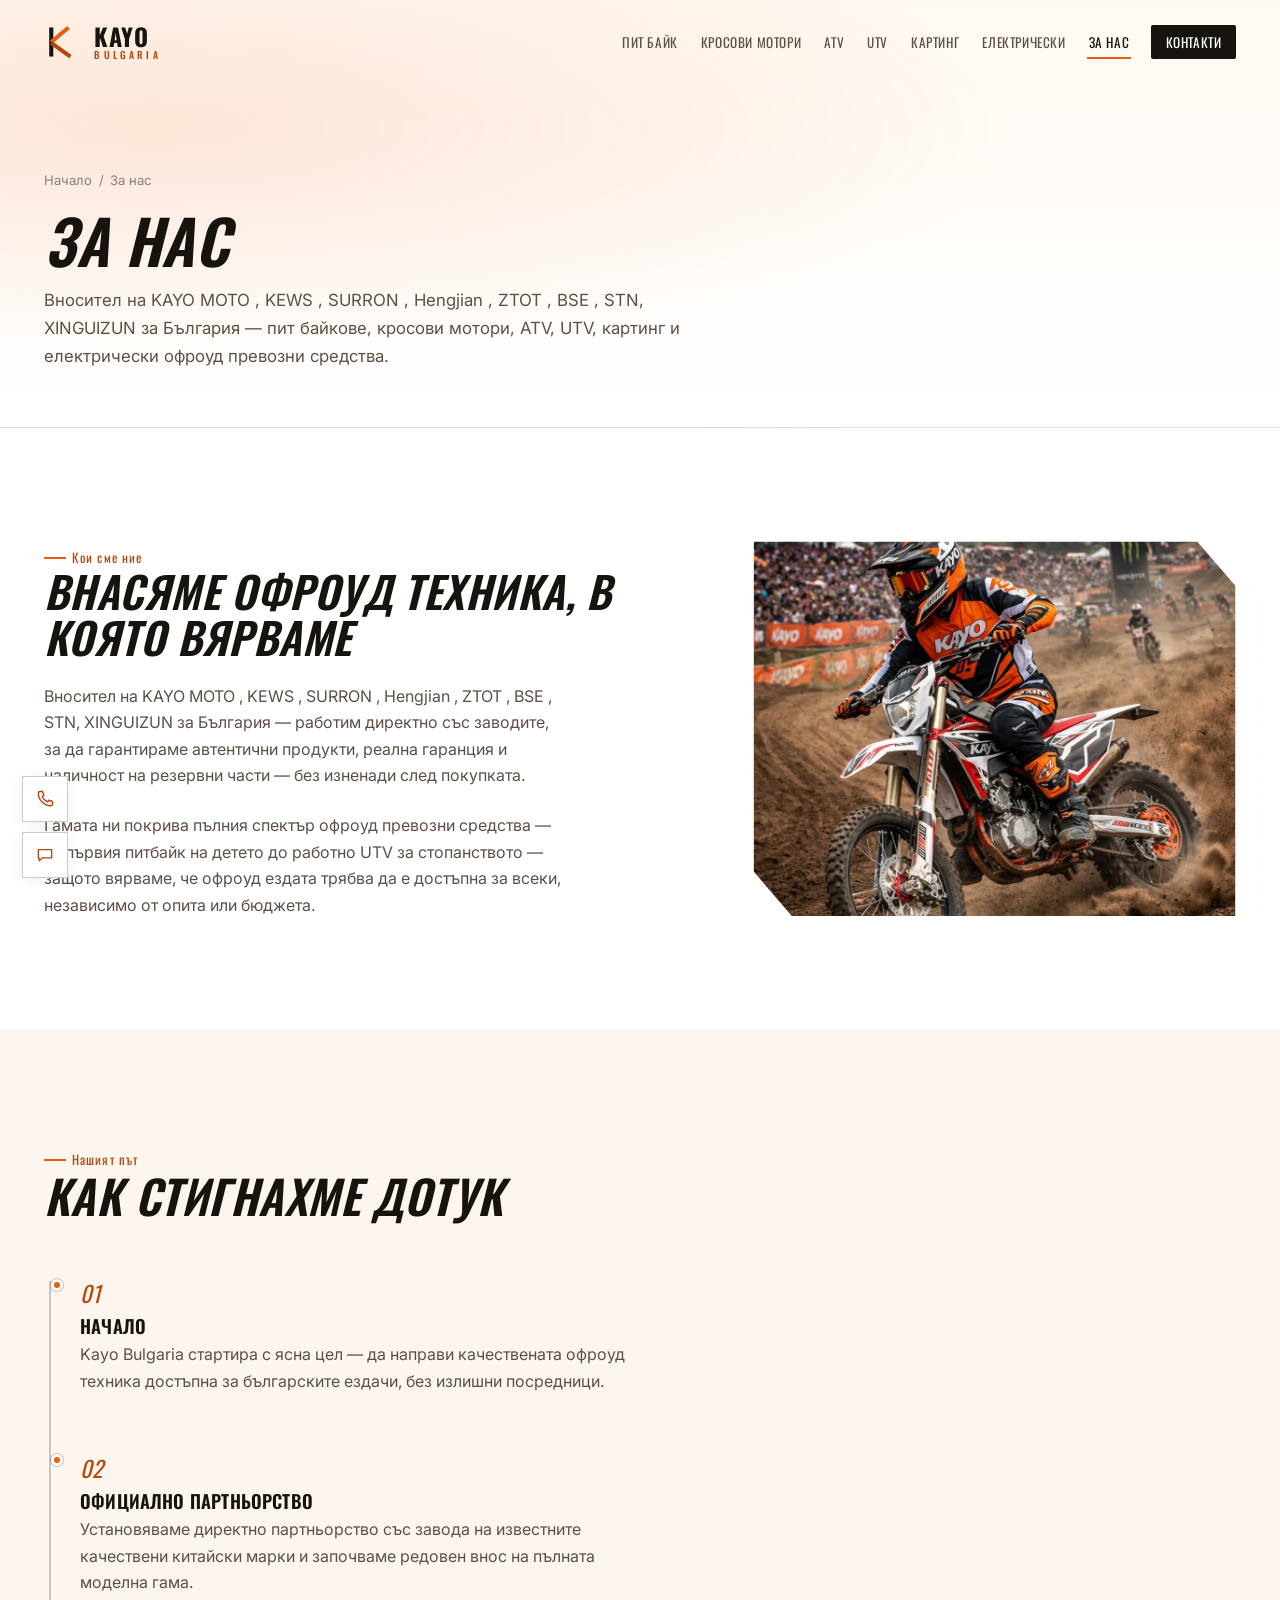
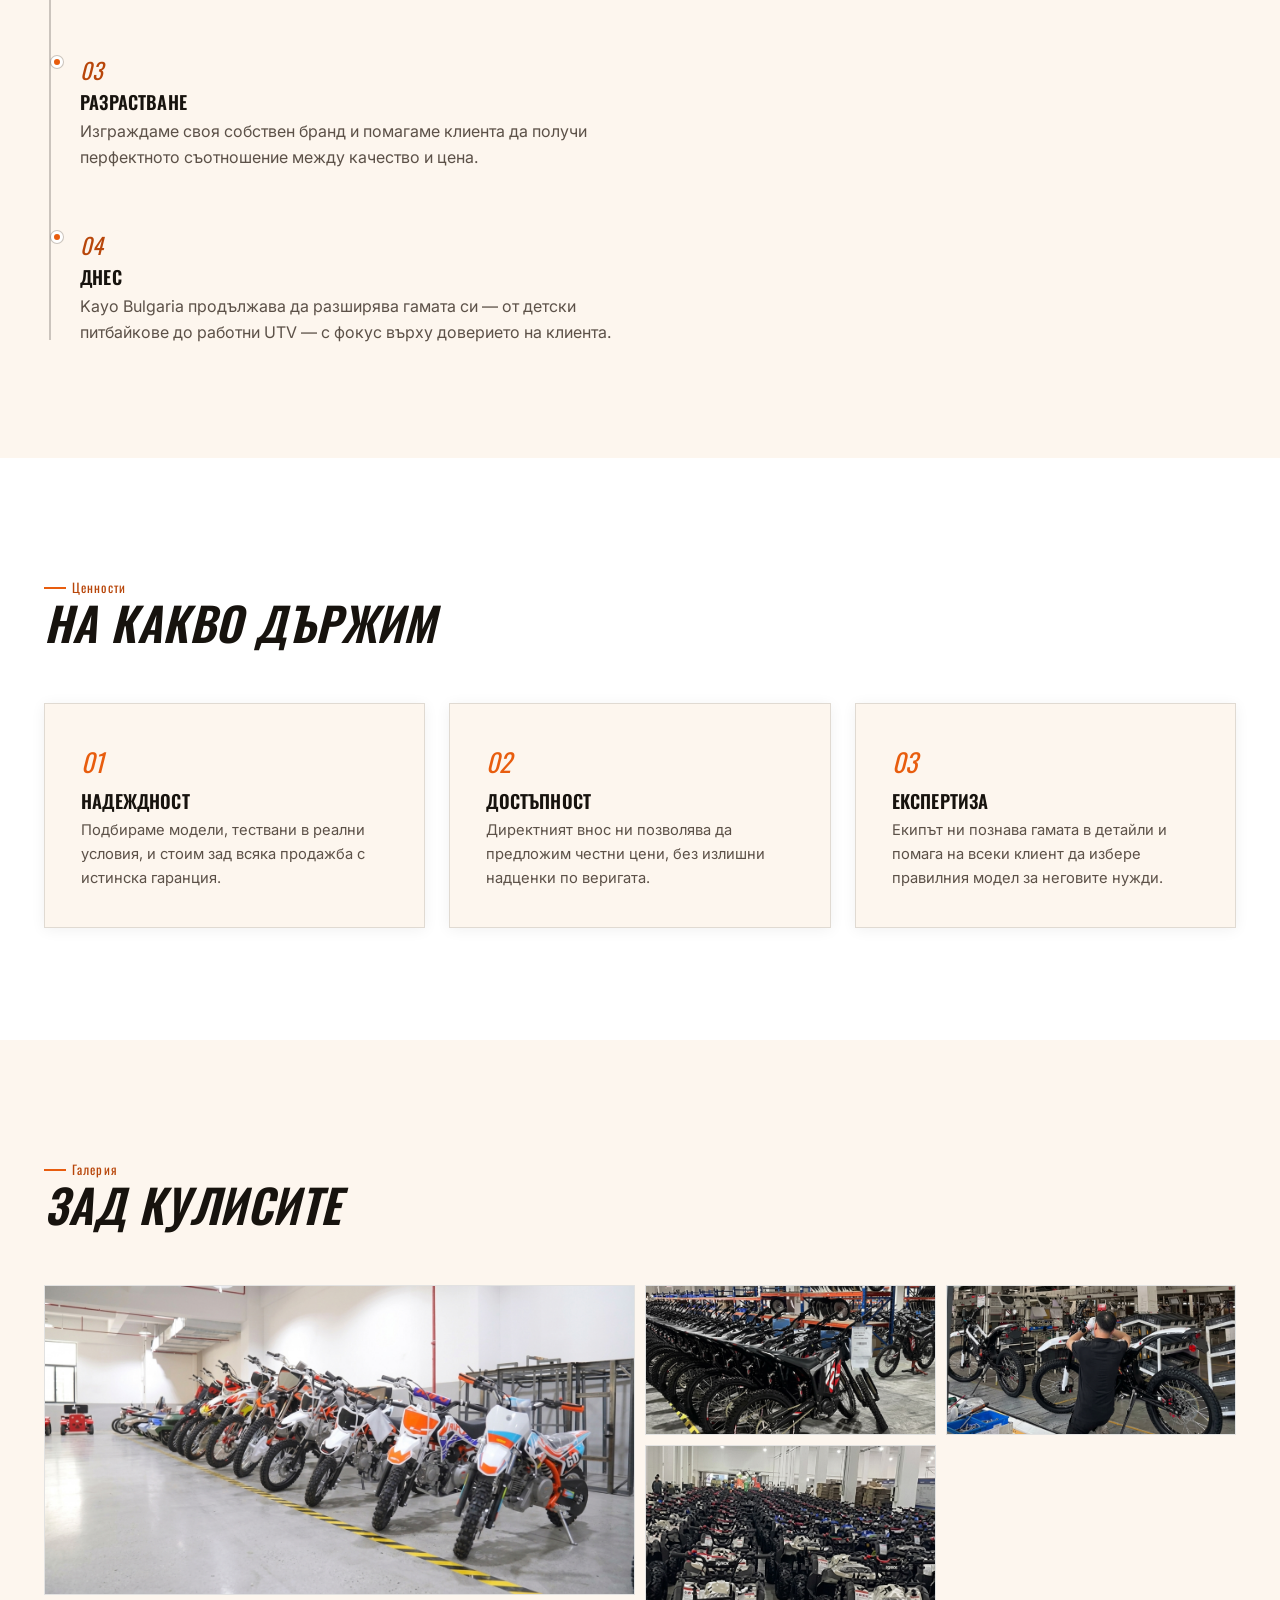
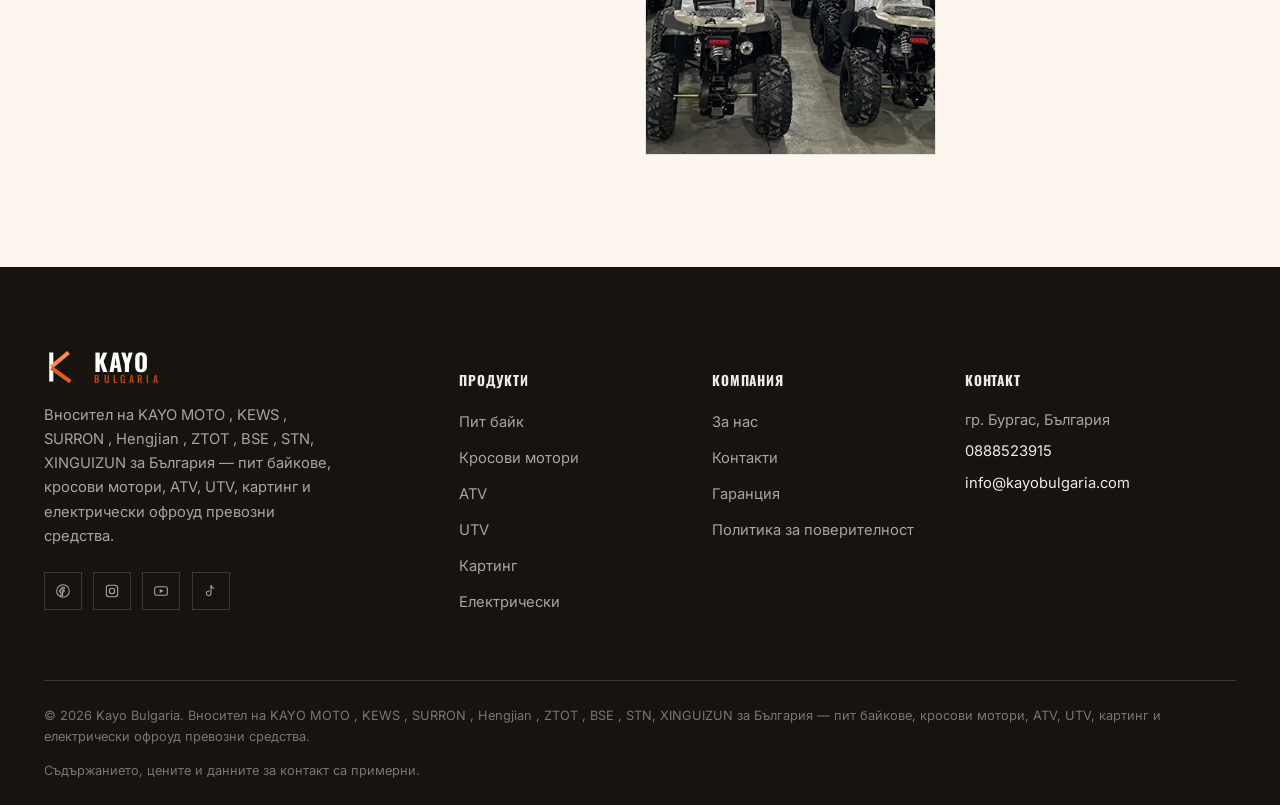
==== commit f7477335: "Add files via upload" ====
--- a/about.html
+++ b/about.html
@@ -12,7 +12,7 @@
 <body data-page="about">
   <header class="site-header" id="siteHeader">
     <div class="header-inner">
-      <a href=\"index\" class="logo" aria-label="Kayo Bulgaria — начало">
+      <a href="index.html" class="logo" aria-label="Kayo Bulgaria — начало">
         <svg class="logo-mark" viewBox="0 0 44 44" xmlns="http://www.w3.org/2000/svg">
         <path class="bar-1" d="M8 6 L8 38"/>
         <path class="bar-2" d="M8 22 L27 6"/>
@@ -22,14 +22,14 @@
       </a>
       <nav class="main-nav" id="mainNav">
         <ul>
-        <li><a href=\"pit-bike\" data-page="pit-bike">Пит байк</a></li>
-        <li><a href=\"cross\" data-page="cross">Кросови мотори</a></li>
-        <li><a href=\"atv\" data-page="atv">ATV</a></li>
-        <li><a href=\"utv\" data-page="utv">UTV</a></li>
-        <li><a href=\"karting\" data-page="karting">Картинг</a></li>
-        <li><a href=\"electric\" data-page="electric">Електрически</a></li>
-        <li><a href=\"about\" data-page="about">За нас</a></li>
-        <li><a href=\"contact\" data-page="contact" class="nav-cta">Контакти</a></li>
+        <li><a href="pit-bike.html" data-page="pit-bike">Пит байк</a></li>
+        <li><a href="cross.html" data-page="cross">Кросови мотори</a></li>
+        <li><a href="atv.html" data-page="atv">ATV</a></li>
+        <li><a href="utv.html" data-page="utv">UTV</a></li>
+        <li><a href="karting.html" data-page="karting">Картинг</a></li>
+        <li><a href="electric.html" data-page="electric">Електрически</a></li>
+        <li><a href="about.html" data-page="about">За нас</a></li>
+        <li><a href="contact.html" data-page="contact" class="nav-cta">Контакти</a></li>
         </ul>
       </nav>
       <button class="nav-toggle" id="navToggle" aria-label="Отвори меню" aria-expanded="false">
@@ -41,7 +41,7 @@
   <main>
     <section class="page-hero">
     <div class="container">
-      <div class="breadcrumb"><a href=\"index\">Начало</a><span>/</span><span>За нас</span></div>
+      <div class="breadcrumb"><a href="index.html">Начало</a><span>/</span><span>За нас</span></div>
       <h1>За нас</h1>
       <p class="lede">Вносител на KAYO MOTO , KEWS , SURRON , Hengjian , ZTOT , BSE , STN, XINGUIZUN за България — пит байкове, кросови мотори, ATV, UTV, картинг и електрически офроуд превозни средства.</p>
     </div>
@@ -123,7 +123,7 @@
     <div class="container">
       <div class="footer-grid">
         <div class="footer-brand">
-          <a href=\"index\" class="logo" aria-label="Kayo Bulgaria — начало">
+          <a href="index.html" class="logo" aria-label="Kayo Bulgaria — начало">
             <svg class="logo-mark" viewBox="0 0 44 44" xmlns="http://www.w3.org/2000/svg">
         <path class="bar-1" d="M8 6 L8 38"/>
         <path class="bar-2" d="M8 22 L27 6"/>
@@ -142,19 +142,19 @@
         <div class="footer-col">
           <h5>Продукти</h5>
           <ul>
-            <li><a href=\"pit-bike\">Пит байк</a></li>
-            <li><a href=\"cross\">Кросови мотори</a></li>
-            <li><a href=\"atv\">ATV</a></li>
-            <li><a href=\"utv\">UTV</a></li>
-            <li><a href=\"karting\">Картинг</a></li>
-            <li><a href=\"electric\">Електрически</a></li>
+            <li><a href="pit-bike.html">Пит байк</a></li>
+            <li><a href="cross.html">Кросови мотори</a></li>
+            <li><a href="atv.html">ATV</a></li>
+            <li><a href="utv.html">UTV</a></li>
+            <li><a href="karting.html">Картинг</a></li>
+            <li><a href="electric.html">Електрически</a></li>
           </ul>
         </div>
         <div class="footer-col">
           <h5>Компания</h5>
           <ul>
-            <li><a href=\"about\">За нас</a></li>
-            <li><a href=\"contact\">Контакти</a></li>
+            <li><a href="about.html">За нас</a></li>
+            <li><a href="contact.html">Контакти</a></li>
             <li><a href="#">Гаранция</a></li>
             <li><a href="#">Политика за поверителност</a></li>
           </ul>
@@ -176,7 +176,7 @@
   <button class="to-top" id="toTop" aria-label="Обратно нагоре"><svg viewBox="0 0 24 24" fill="none" stroke="currentColor" stroke-width="2" stroke-linecap="round" stroke-linejoin="round"><polyline points="6 15 12 9 18 15"/></svg></button>
   <div class="quick-contact">
     <a href="tel:+359888523915" aria-label="Обадете се"><svg viewBox="0 0 24 24" fill="none" stroke="currentColor" stroke-width="1.7" stroke-linecap="round" stroke-linejoin="round"><path d="M6 3h3l1.5 4.5-2 1.5a12 12 0 0 0 6.5 6.5l1.5-2L21 15v3a2 2 0 0 1-2 2c-8 0-15-7-15-15a2 2 0 0 1 2-2z"/></svg></a>
-    <a href=\"contact\" aria-label="Изпрати съобщение"><svg viewBox="0 0 24 24" fill="none" stroke="currentColor" stroke-width="1.6" stroke-linecap="round" stroke-linejoin="round"><path d="M4 5.5h16v10H9l-4 3.5v-3.5H4z"/></svg></a>
+    <a href="contact.html" aria-label="Изпрати съобщение"><svg viewBox="0 0 24 24" fill="none" stroke="currentColor" stroke-width="1.6" stroke-linecap="round" stroke-linejoin="round"><path d="M4 5.5h16v10H9l-4 3.5v-3.5H4z"/></svg></a>
   </div>
   <script src="js/main.js"></script>
 </body>
--- a/css/style.css
+++ b/css/style.css
@@ -493,7 +493,19 @@
   box-shadow:var(--shadow-sm);
   transition:border-color .3s ease, transform .4s var(--ease), box-shadow .3s ease, background-image .3s ease;
 }
-.cat-card::before,
+.cat-card::before{
+  content:'';
+  position:absolute;
+  left:var(--sp-3);
+  right:var(--sp-3);
+  bottom:var(--sp-3);
+  height:54px;
+  background:rgba(0,0,0,.78);
+  border-radius:2px;
+  opacity:1;
+  pointer-events:none;
+  z-index:2;
+}
 .cat-card::after{
   content:'';
   position:absolute;
@@ -503,12 +515,6 @@
   pointer-events:none;
 }
 .cat-card:hover{ border-color:var(--clay); transform:translateY(-4px); box-shadow:var(--shadow-md); }
-.cat-card .cat-icon{
-  position:relative; z-index:3;
-  width:38px; height:38px;
-  color:var(--white);
-  margin-bottom:auto;
-}
 .cat-card h3{
   position:relative; z-index:3;
   font-size:1.3rem;
@@ -772,7 +778,24 @@
 }
 .product-card:hover{ border-color:var(--clay); transform:translateY(-4px); box-shadow:var(--shadow-md); }
 .product-card.is-hidden{ display:none; }
-.product-card .ph-media{ aspect-ratio:4/3; position:relative; }
+.product-card .ph-media{ 
+  aspect-ratio:4/3;
+  position:relative;
+  background:var(--white);
+  border-bottom:1px solid var(--line);
+  overflow:hidden;
+  display:flex;
+  align-items:center;
+  justify-content:center;
+}
+.product-card .ph-media img{
+  width:100%;
+  height:100%;
+  display:block;
+  object-fit:cover;
+  object-position:center center;
+  background:var(--white);
+}
 .product-card .tag-new{
   position:absolute; top:12px; left:0;
   background:var(--clay); color:var(--ink);
@@ -840,7 +863,22 @@
   grid-auto-rows:150px;
   gap:10px;
 }
-.gallery-grid .ph-media{ border:1px solid var(--line); }
+.gallery-grid .ph-media{
+  border:1px solid var(--line);
+  background:var(--white);
+  overflow:hidden;
+  height:100%;
+  display:flex;
+  align-items:center;
+  justify-content:center;
+}
+.gallery-grid .ph-media img{
+  width:100%;
+  height:100%;
+  display:block;
+  object-fit:cover;
+  object-position:center center;
+}
 .gallery-grid > div:nth-child(1){ grid-column:span 2; grid-row:span 2; }
 .gallery-grid > div:nth-child(4){ grid-row:span 2; }
 @media (max-width:760px){
